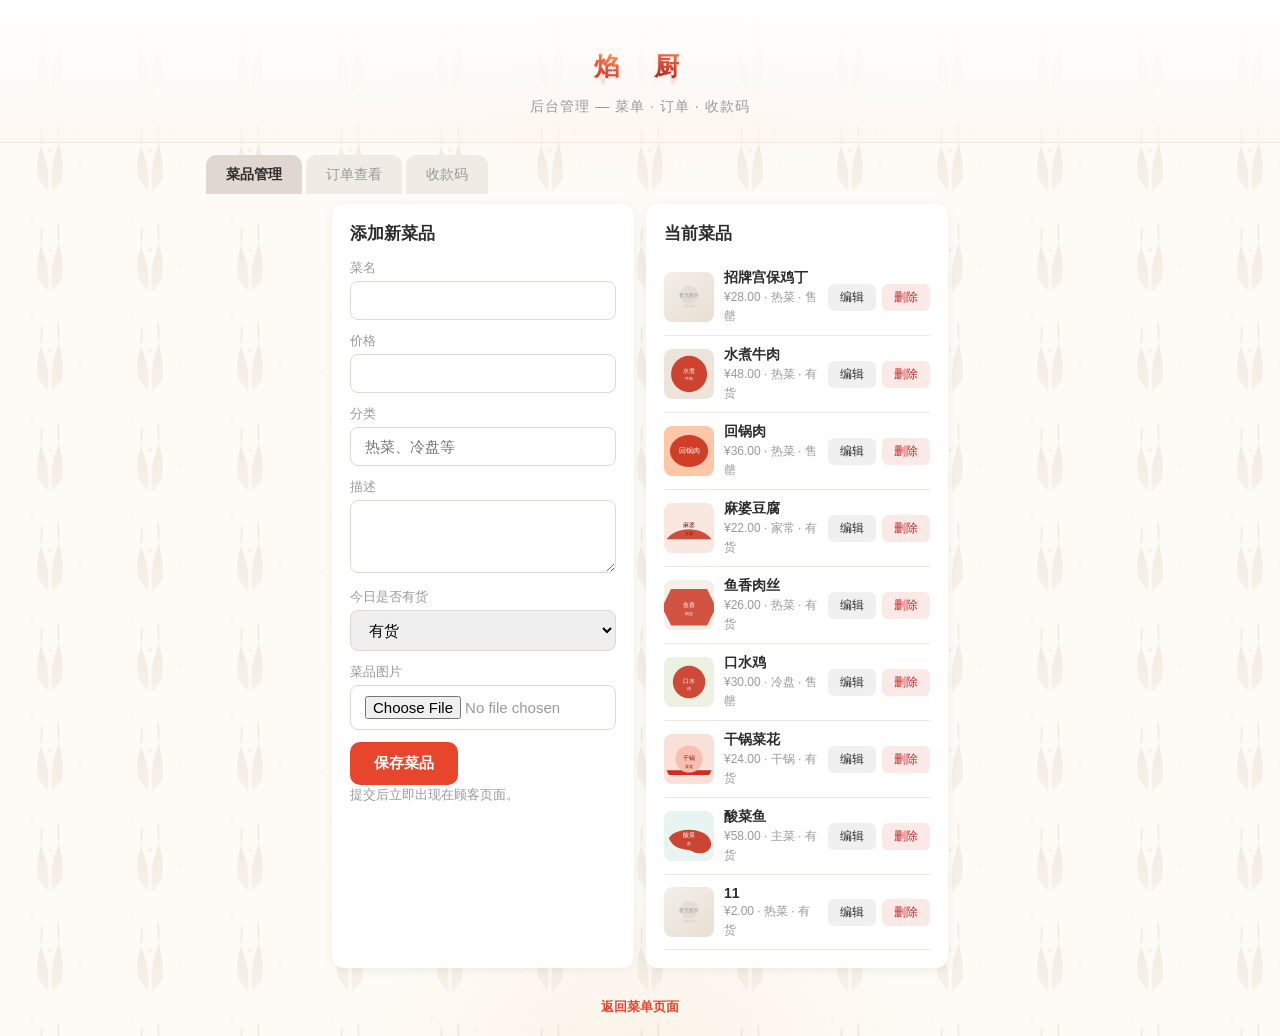
==== admin.html @ 678ded62 "完整下单流程: 备注功能 + 订单保存 + 后台查看订单含备注" ====
<!doctype html>
<html lang="zh-CN">
<head>
  <meta charset="utf-8" />
  <meta name="viewport" content="width=device-width,initial-scale=1" />
  <title>菜单后台 - 焰厨</title>
  <link rel="stylesheet" href="styles.css" />
  <style>
    .tabs{display:flex;gap:4px;padding:12px 16px 0;max-width:900px;margin:0 auto}
    .tab-btn{padding:10px 20px;border:0;border-radius:10px 10px 0 0;background:#f0ebe4;color:#999;cursor:pointer;font-size:0.9rem}
    .tab-btn.active{background:#e0d8d0;color:var(--text)}
    .tab-content{display:none}
    .tab-content.active{display:block}
    .qr-upload-section{text-align:center;padding:16px 0}
    .qr-upload-section img{max-width:200px;border-radius:12px;margin:10px 0;border:2px solid #e0d8d0}
    .order-item{background:#fafafa;border:1px solid #f0ebe4;border-radius:10px;padding:14px;margin-bottom:10px}
    .order-item .order-header{display:flex;justify-content:space-between;align-items:center;flex-wrap:wrap;gap:8px}
    .order-item .order-id{font-size:0.78rem;color:#aaa}
    .order-item .order-total{font-weight:700;color:var(--accent);font-size:1.1rem}
    .order-item .order-meta{font-size:0.82rem;color:#999;margin-top:4px}
    .order-item .order-dishes{font-size:0.85rem;color:#555;margin-top:8px;padding-left:16px}
    .order-item .order-status{display:inline-block;padding:3px 10px;border-radius:999px;font-size:0.75rem}
    .status-done{background:rgba(40,167,69,0.2);color:#5cb85c}
    .status-new{background:rgba(255,193,7,0.2);color:#ffc107}
    #orderListContainer{max-height:400px;overflow-y:auto}
  </style>
</head>
<body>
  <header class="site-header">
    <div class="logo" style="width:140px;height:56px;"><img src="images/logo.svg" alt="焰厨" /></div>
    <p class="subtitle">后台管理 — 菜单 · 订单 · 收款码</p>
  </header>

  <main>
    <div class="tabs">
      <button class="tab-btn active" data-tab="tab-menu">菜品管理</button>
      <button class="tab-btn" data-tab="tab-orders">订单查看</button>
      <button class="tab-btn" data-tab="tab-payment">收款码</button>
    </div>

    <!-- 菜品管理 -->
    <div id="tab-menu" class="tab-content active">
      <section class="admin-panel">
        <div class="panel-card admin-card">
          <h2>添加新菜品</h2>
          <form id="itemForm">
            <label>菜名<input name="name" required /></label>
            <label>价格<input name="price" type="number" min="0" step="0.01" required /></label>
            <label>分类<input name="category" placeholder="热菜、冷盘等" required /></label>
            <label>描述<textarea name="desc" rows="3"></textarea></label>
            <label>今日是否有货
              <select name="availableToday">
                <option value="true">有货</option>
                <option value="false">售罄</option>
              </select>
            </label>
            <label>菜品图片<input id="imageInput" type="file" accept="image/*" /></label>
            <button type="submit">保存菜品</button>
          </form>
          <p class="hint">提交后立即出现在顾客页面。</p>
        </div>
        <div class="panel-card admin-card">
          <h2>当前菜品</h2>
          <div id="itemList" class="item-list"></div>
        </div>
      </section>
    </div>

    <!-- 订单查看 -->
    <div id="tab-orders" class="tab-content">
      <section style="max-width:900px;margin:0 auto;padding:12px 16px">
        <div class="panel-card admin-card">
          <div style="display:flex;justify-content:space-between;align-items:center">
            <h2>订单列表</h2>
            <button id="refreshOrders" style="background:var(--accent);color:var(--text);border:0;padding:6px 14px;border-radius:6px;cursor:pointer">刷新</button>
          </div>
          <div id="orderListContainer"></div>
        </div>
      </section>
    </div>

    <!-- 收款码 -->
    <div id="tab-payment" class="tab-content">
      <section style="max-width:900px;margin:0 auto;padding:12px 16px">
        <div class="panel-card admin-card">
          <h2>上传收款码</h2>
          <p style="color:#999;font-size:0.9rem">顾客下单后将看到此收款码，按订单金额付款。</p>
          <div class="qr-upload-section">
            <img id="currentQR" alt="当前收款码" style="display:none" />
            <p id="noQR" style="color:#bbb">尚未设置收款码</p>
            <input id="paymentQRInput" type="file" accept="image/*" style="margin:10px 0" />
            <br/>
            <button id="savePaymentQR" style="background:var(--accent);color:var(--text);border:0;padding:10px 24px;border-radius:8px;cursor:pointer;font-size:0.95rem">保存收款码</button>
          </div>
        </div>
      </section>
    </div>

    <a class="admin-link" href="index.html" style="display:block;text-align:center;margin:20px 0">返回菜单页面</a>
  </main>

  <script src="admin.js" defer></script>
</body>
</html>
---- styles.css ----
/* ===== 焰厨 - 主流餐厅风格 ===== */
:root{
  --bg: #fdf6f0;
  --card: #fff;
  --accent: #e8452d;
  --accent-light: #ff6b4a;
  --gold: #d4943a;
  --text: #2c2c2c;
  --muted: #999;
  --border: #f0e8e0;
  --shadow: 0 2px 12px rgba(0,0,0,0.06);
  --shadow-hover: 0 6px 24px rgba(0,0,0,0.1);
}

*{box-sizing:border-box}

body{
  font-family: -apple-system,BlinkMacSystemFont,'PingFang SC','Microsoft YaHei','Segoe UI',sans-serif;
  margin:0;
  background-color: #fefaf5;
  background-image:
    /* 顶部焰光 */
    radial-gradient(ellipse 700px 350px at 50% -5%, rgba(255,120,60,0.08) 0%, rgba(232,69,45,0.03) 40%, transparent 65%),
    /* 底部暖光 */
    radial-gradient(ellipse 500px 250px at 50% 100%, rgba(212,148,58,0.06) 0%, transparent 55%),
    /* 火焰花纹 - 焰厨专属 */
    url("data:image/svg+xml,%3Csvg width='100' height='100' xmlns='http://www.w3.org/2000/svg'%3E%3Cdefs%3E%3ClinearGradient id='f' x1='0' y1='1' x2='0' y2='0'%3E%3Cstop offset='0%25' stop-color='%23e8ddd0' stop-opacity='0.3'/%3E%3Cstop offset='100%25' stop-color='%23e8ddd0' stop-opacity='0.6'/%3E%3C/linearGradient%3E%3C/defs%3E%3Cg fill='url(%23f)'%3E%3Cpath d='M48 92 Q50 70 44 55 Q38 40 42 25 Q44 40 40 50 Q36 60 38 78 Z'/%3E%3Cpath d='M52 92 Q50 68 56 52 Q62 36 58 20 Q56 36 60 48 Q64 62 62 80 Z'/%3E%3C/g%3E%3Ccircle cx='50' cy='50' r='1.5' fill='%23e8ddd0' opacity='0.5'/%3E%3Ccircle cx='75' cy='30' r='1' fill='%23e8ddd0' opacity='0.4'/%3E%3Ccircle cx='22' cy='72' r='1' fill='%23e8ddd0' opacity='0.4'/%3E%3Ccircle cx='80' cy='65' r='1' fill='%23e8ddd0' opacity='0.3'/%3E%3Ccircle cx='32' cy='18' r='1' fill='%23e8ddd0' opacity='0.3'/%3E%3C/svg%3E");
  color: var(--text);
  min-height:100vh;
  -webkit-font-smoothing: antialiased;
}

/* ===== Header ===== */
.site-header{
  padding: 28px 16px 22px;
  text-align: center;
  background: linear-gradient(180deg, #fff 0%, rgba(253,246,240,0.6) 100%);
  position: relative;
  border-bottom: 1px solid var(--border);
}
.site-header .logo{
  display: block;
  width: 140px;
  height: 56px;
  margin: 0 auto 6px;
}
.site-header .logo img{width:100%;height:100%}
.subtitle{
  margin: 6px 0 0;
  color: var(--muted);
  font-size: 14px;
  letter-spacing: 1px;
}

/* ===== 搜索 + 购物车 ===== */
.top-row{
  display: flex;
  align-items: center;
  gap: 10px;
  padding: 12px 12px 0;
  max-width: 640px;
  margin: 0 auto;
  position: sticky;
  top: 0;
  z-index: 10;
  background: linear-gradient(180deg, var(--bg) 80%, transparent);
  padding-bottom: 12px;
}
.top-row .controls{flex:1}
#search{
  width: 100%;
  height: 42px;
  padding: 0 18px;
  border-radius: 21px;
  border: 1px solid #e8ddd0;
  background: #fff;
  color: var(--text);
  font-size: 15px;
  outline: none;
  transition: border .2s, box-shadow .2s;
}
#search::placeholder{color: #ccc}
#search:focus{
  border-color: var(--accent);
  box-shadow: 0 0 0 3px rgba(232,69,45,0.08);
}

/* 购物车按钮 */
.cart-btn{
  flex-shrink: 0;
  width: 42px;
  height: 42px;
  border-radius: 50%;
  border: 1px solid #e8ddd0;
  background: #fff;
  font-size: 20px;
  cursor: pointer;
  display: flex;
  align-items: center;
  justify-content: center;
  position: relative;
  transition: box-shadow .2s;
}
.cart-btn:active{box-shadow: 0 2px 8px rgba(0,0,0,0.1)}
.cart-count{
  position: absolute;
  top: -5px;
  right: -5px;
  min-width: 20px;
  height: 20px;
  border-radius: 10px;
  background: var(--accent);
  color: #fff;
  font-size: 11px;
  font-weight: 700;
  display: none;
  align-items: center;
  justify-content: center;
  padding: 0 5px;
}

/* ===== 菜品网格 ===== */
.grid{
  display: grid;
  grid-template-columns: repeat(2, 1fr);
  gap: 10px;
  padding: 10px 10px 20px;
  max-width: 640px;
  margin: 0 auto;
}
@media (min-width: 500px){
  .grid{grid-template-columns: repeat(2, 1fr); gap: 12px; padding: 12px 12px 24px}
}
@media (min-width: 700px){
  .grid{grid-template-columns: repeat(3, 1fr)}
}

/* ===== 菜品卡片 ===== */
.card{
  background: #fff;
  border-radius: 12px;
  overflow: hidden;
  box-shadow: var(--shadow);
  display: flex;
  flex-direction: column;
  transition: transform .2s, box-shadow .2s;
  -webkit-tap-highlight-color: transparent;
}
.card:active{transform: scale(0.98); box-shadow: var(--shadow-hover)}
.card-img-wrap{
  position: relative;
  overflow: hidden;
  background: #f5f0eb;
}
.card-img-wrap img{
  width: 100%;
  height: 0;
  padding-bottom: 75%;
  object-fit: cover;
  display: block;
}

/* 状态标签 */
.card-badge{
  position: absolute;
  top: 8px;
  right: 8px;
  padding: 3px 10px;
  border-radius: 10px;
  font-size: 11px;
  font-weight: 600;
  color: #fff;
}
.badge-on{background: rgba(76,175,80,0.9)}
.badge-off{background: rgba(158,158,158,0.85)}
.cart-tag{
  position: absolute;
  bottom: 8px;
  left: 8px;
  padding: 3px 10px;
  border-radius: 10px;
  background: rgba(232,69,45,0.9);
  color: #fff;
  font-size: 11px;
  font-weight: 600;
}

/* 卡片内容 */
.card-body{
  padding: 12px;
  flex: 1;
  display: flex;
  flex-direction: column;
  gap: 6px;
}
.card-header{display:flex;justify-content:space-between;align-items:flex-start;gap:6px}
.card-header h3{
  margin: 0;
  font-size: 15px;
  font-weight: 700;
  line-height: 1.3;
  color: var(--text);
}
.card-cat{
  font-size: 10px;
  color: var(--muted);
  background: #f5f0eb;
  padding: 2px 8px;
  border-radius: 8px;
  white-space: nowrap;
  flex-shrink: 0;
}
.card-desc{
  font-size: 12px;
  color: var(--muted);
  margin: 0;
  line-height: 1.4;
  display: -webkit-box;
  -webkit-line-clamp: 2;
  -webkit-box-orient: vertical;
  overflow: hidden;
}

/* 价格 + 加入按钮 */
.card-bottom{
  display: flex;
  justify-content: space-between;
  align-items: center;
  margin-top: auto;
  padding-top: 8px;
}
.card-price{
  font-weight: 800;
  font-size: 17px;
  color: var(--accent);
}
.card-add-btn{
  padding: 7px 16px;
  border-radius: 16px;
  border: 0;
  background: var(--accent);
  color: #fff;
  font-size: 13px;
  font-weight: 700;
  cursor: pointer;
  transition: background .15s, transform .1s;
  -webkit-tap-highlight-color: transparent;
  min-width: 52px;
  text-align: center;
}
.card-add-btn:active{transform: scale(0.94); background: #c0392b}
.card-add-btn.off{
  background: #eee;
  color: #bbb;
  cursor: not-allowed;
}
.card-add-btn.off:active{transform: none}

/* ===== 信息面板 ===== */
.info-panel{
  display: grid;
  grid-template-columns: 1fr 1fr;
  gap: 10px;
  padding: 0 10px 24px;
  max-width: 640px;
  margin: 0 auto;
}
.panel-card{
  background: #fff;
  border-radius: 12px;
  padding: 16px;
  box-shadow: var(--shadow);
}
.panel-card h2{
  margin: 0 0 10px;
  font-size: 15px;
  font-weight: 700;
  color: var(--text);
}
.panel-card p,.panel-card li{
  font-size: 13px;
  color: var(--muted);
  line-height: 1.6;
  margin: 0;
}
.panel-card ul{padding-left: 16px; margin: 4px 0}
.panel-card code{
  background: #f5f0eb;
  padding: 2px 6px;
  border-radius: 4px;
  font-size: 12px;
}
#qrCode{
  width: 140px;
  height: 140px;
  background: #fff;
  border-radius: 12px;
  display: block;
  margin: 10px auto;
  padding: 6px;
  border: 1px solid var(--border);
}

/* ===== 弹窗（菜品详情） ===== */
.modal{
  position: fixed;
  inset: 0;
  display: flex;
  align-items: flex-end;
  justify-content: center;
  background: rgba(0,0,0,0.4);
  visibility: hidden;
  opacity: 0;
  transition: opacity .25s, visibility .25s;
  z-index: 100;
}
.modal[aria-hidden="false"]{visibility:visible;opacity:1}
.modal-inner{
  background: #fff;
  width: 100%;
  max-width: 500px;
  max-height: 85vh;
  overflow: auto;
  border-radius: 20px 20px 0 0;
  animation: slideUp .3s ease-out;
  padding-bottom: env(safe-area-inset-bottom);
}
@keyframes slideUp{from{transform:translateY(100%)}to{transform:translateY(0)}}

.modal-inner img{
  width: 100%;
  height: 220px;
  object-fit: cover;
  border-radius: 20px 20px 0 0;
}
.modal-inner h2{margin:16px 20px 4px;font-size:20px;font-weight:700}
.modal-inner .cat-tag{
  display: inline-block;
  margin: 0 20px;
  font-size: 12px;
  color: var(--muted);
  background: #f5f0eb;
  padding: 3px 10px;
  border-radius: 10px;
}
.modal-inner > p{margin:8px 20px;color:var(--muted);font-size:14px;line-height:1.6}
.modal-inner .price{font-size:22px;margin:8px 20px;font-weight:800;color:var(--accent)}

.close{
  position: absolute;
  right: 16px;
  top: 16px;
  width: 32px;
  height: 32px;
  border: 0;
  border-radius: 50%;
  background: rgba(0,0,0,0.4);
  color: #fff;
  font-size: 20px;
  cursor: pointer;
  display: flex;
  align-items: center;
  justify-content: center;
  z-index: 5;
}

.avail-tag{
  margin: 8px 20px 16px;
  padding: 8px 16px;
  border-radius: 8px;
  font-size: 13px;
  font-weight: 600;
  display: inline-block;
}
.avail-yes{background:#e8f5e9;color:#388e3c}
.avail-no{background:#fbe9e7;color:#c62828}

/* 详情页加入按钮 */
.add-cart-btn{
  display: block;
  width: calc(100% - 40px);
  margin: 0 20px 20px;
  padding: 14px;
  border-radius: 12px;
  border: 0;
  background: var(--accent);
  color: #fff;
  font-size: 16px;
  font-weight: 700;
  cursor: pointer;
}
.add-cart-btn:active{background:#c0392b}

/* ===== 购物车侧栏 ===== */
.cart-overlay{
  position: fixed;
  inset: 0;
  background: rgba(0,0,0,0.4);
  z-index: 90;
  visibility: hidden;
  opacity: 0;
  transition: opacity .25s;
}
.cart-overlay[aria-hidden="false"]{visibility:visible;opacity:1}
.cart-panel{
  position: fixed;
  top: 0;
  right: 0;
  bottom: 0;
  width: min(380px, 88vw);
  background: #fff;
  z-index: 91;
  display: flex;
  flex-direction: column;
  transform: translateX(100%);
  transition: transform .3s ease-out;
  box-shadow: -4px 0 24px rgba(0,0,0,0.12);
}
.cart-panel[aria-hidden="false"]{transform:translateX(0)}

.cart-header{
  display: flex;
  justify-content: space-between;
  align-items: center;
  padding: 18px 20px;
  border-bottom: 1px solid var(--border);
}
.cart-header h3{margin:0;font-size:18px;font-weight:700}
.close-btn{
  background: none;
  border: 0;
  font-size: 28px;
  color: #ccc;
  cursor: pointer;
  padding: 0;
  line-height: 1;
}
.close-btn:active{color:var(--text)}

.cart-body{flex:1;overflow-y:auto;padding:12px 16px}
.cart-footer{padding:16px 20px;border-top:1px solid var(--border);padding-bottom:calc(16px + env(safe-area-inset-bottom))}

/* 人数选择 */
.cart-people{
  display: flex;
  justify-content: space-between;
  align-items: center;
  padding: 10px 0 14px;
  margin-bottom: 12px;
  border-bottom: 1px solid var(--border);
}
.cart-people label{font-size:15px;color:var(--text)}
.people-input{display:flex;align-items:center;gap:14px}
.people-input button{
  width: 32px;
  height: 32px;
  border-radius: 50%;
  border: 1px solid #ddd;
  background: #f5f5f5;
  font-size: 18px;
  cursor: pointer;
  display: flex;
  align-items: center;
  justify-content: center;
  color: var(--text);
}
.people-input button:active{background:#e0e0e0}
.people-input span{font-size:18px;font-weight:700;min-width:24px;text-align:center}

/* 购物车商品 */
.cart-empty{text-align:center;color:#ccc;padding:40px 0;font-size:14px}
.cart-item{
  display:flex;align-items:center;gap:10px;
  padding:12px 0;border-bottom:1px solid var(--border);
}
.cart-item img{width:50px;height:50px;object-fit:cover;border-radius:8px;flex-shrink:0}
.cart-item-info{flex:1;min-width:0}
.cart-item-info strong{display:block;font-size:14px;font-weight:600}
.cart-item-info span{font-size:12px;color:var(--muted)}
.cart-note{font-size:12px;color:#e8452d;display:block;margin-top:2px}
.cart-note-btn{font-size:11px;color:var(--accent);cursor:pointer;display:inline-block;margin-top:2px;text-decoration:underline}
.cart-note-btn:active{opacity:0.7}
.cart-item-qty{display:flex;align-items:center;gap:8px}
.cart-item-qty button{
  width: 28px;
  height: 28px;
  border-radius: 50%;
  border: 1px solid #ddd;
  background: #f5f5f5;
  font-size: 16px;
  cursor: pointer;
}
.cart-item-qty button:active{background:#e0e0e0}
.cart-item-qty span{font-size:15px;min-width:20px;text-align:center}

/* 合计 */
.cart-total{font-size:18px;font-weight:700;margin-bottom:12px}
.cart-total span{color:var(--accent)}

/* 下单按钮 */
.order-btn{
  width: 100%;
  padding: 14px;
  border-radius: 12px;
  border: 0;
  background: var(--accent);
  color: #fff;
  font-size: 17px;
  font-weight: 700;
  cursor: pointer;
}
.order-btn:disabled{background:#ddd;color:#bbb}
.order-btn:not(:disabled):active{background:#c0392b}

/* ===== 支付弹窗 ===== */
.pay-modal{text-align:center}
.pay-amount{font-size:22px;font-weight:700;color:var(--accent);margin:8px 0}
.pay-qr{max-width:200px;margin:12px auto;border-radius:12px;display:block}
.pay-tip{font-size:13px;color:var(--muted);margin-bottom:12px}

/* ===== Toast ===== */
.cart-toast{
  position: fixed;
  top: 20px;
  left: 50%;
  transform: translateX(-50%);
  background: rgba(0,0,0,0.8);
  color: #fff;
  padding: 10px 22px;
  border-radius: 20px;
  font-size: 14px;
  z-index: 999;
  opacity: 0;
  pointer-events: none;
  transition: opacity .3s;
}
.cart-toast.show{opacity:1}

/* ===== 状态 ===== */
.empty-state{
  padding: 40px 16px;
  text-align: center;
  color: #ccc;
  font-size: 14px;
}
.error{
  padding: 16px;
  margin: 10px;
  border-radius: 12px;
  background: #fff5f5;
  color: #e53e3e;
  text-align: center;
  font-size: 14px;
}

/* ===== 管理后台 ===== */
.top-bar{display:flex;align-items:center;gap:10px;padding:10px 12px;max-width:640px;margin:0 auto}
.admin-link{
  color: var(--accent);
  font-size: 13px;
  text-decoration: none;
  font-weight: 600;
}
.admin-panel{
  display: grid;
  grid-template-columns: 1fr;
  gap: 12px;
  padding: 10px 12px;
  max-width: 640px;
  margin: 0 auto;
}
@media (min-width: 700px){.admin-panel{grid-template-columns: 1fr 1fr}}
.admin-card{background:#fff;border-radius:12px;padding:18px;box-shadow:var(--shadow)}
.admin-card h2{margin:0 0 14px;font-size:17px;font-weight:700}
.admin-card form label{display:block;margin-bottom:12px;font-size:13px;color:var(--muted)}
.admin-card form input,
.admin-card form select,
.admin-card form textarea{
  width: 100%;
  padding: 10px 14px;
  margin-top: 4px;
  border-radius: 8px;
  border: 1px solid #e0d8d0;
  font-size: 15px;
  font-family: inherit;
  outline: none;
}
.admin-card form input:focus{border-color:var(--accent)}
.admin-card form textarea{resize:vertical;min-height:60px}
.admin-card form button{
  padding: 12px 24px;
  border-radius: 10px;
  border: 0;
  background: var(--accent);
  color: #fff;
  font-size: 15px;
  font-weight: 700;
  cursor: pointer;
}
.hint{margin-top:8px;font-size:12px;color:var(--muted)}

/* 菜品列表项 */
.dish-item{
  display: flex;
  align-items: center;
  gap: 10px;
  padding: 10px 0;
  border-bottom: 1px solid var(--border);
}
.dish-item img{width:50px;height:50px;object-fit:cover;border-radius:8px;flex-shrink:0}
.dish-info{flex:1;min-width:0}
.dish-info strong{display:block;font-size:14px}
.dish-info span{font-size:12px;color:var(--muted)}
.dish-actions{display:flex;gap:6px;flex-shrink:0}
.btn-edit,.btn-del{padding:5px 12px;border-radius:6px;border:0;font-size:12px;cursor:pointer}
.btn-edit{background:#f0f0f0;color:var(--text)}
.btn-del{background:#fbe9e7;color:#c62828}

.admin-tip{padding:10px 12px;text-align:center;font-size:12px;color:var(--muted)}
.admin-tip code{background:#f5f0eb;padding:2px 6px;border-radius:4px}

/* 订单卡片 */
.order-item{
  background:#fafafa;
  border-radius:10px;
  padding:14px;
  margin-bottom:10px;
  border:1px solid var(--border);
}
.order-header{display:flex;justify-content:space-between;align-items:center;flex-wrap:wrap;gap:6px}
.order-id{font-size:11px;color:var(--muted)}
.order-total{font-weight:700;color:var(--accent);font-size:16px}
.order-meta{font-size:12px;color:var(--muted);margin-top:4px}
.order-dishes{font-size:13px;color:var(--text);margin-top:6px;padding-left:4px}
.order-status{display:inline-block;padding:3px 10px;border-radius:10px;font-size:11px}
.status-new{background:#fff3e0;color:#e65100}
.status-done{background:#e8f5e9;color:#2e7d32}

/* Toast */
.toast{
  position: fixed;
  bottom: 30px;
  left: 50%;
  transform: translateX(-50%);
  background: rgba(0,0,0,0.8);
  color: #fff;
  padding: 10px 24px;
  border-radius: 20px;
  font-size: 14px;
  z-index: 999;
  opacity: 0;
  pointer-events: none;
  transition: opacity .3s;
}
.toast.show{opacity:1}

/* QR上传 */
.qr-upload-section{padding:12px 0;text-align:center}
.qr-upload-section img{max-width:180px;border-radius:12px;margin:8px 0;border:1px solid var(--border)}

/* 标签切换 */
.tabs{display:flex;gap:4px;padding:10px 12px 0;max-width:640px;margin:0 auto}
.tab-btn{
  padding:10px 18px;
  border:0;
  border-radius:8px 8px 0 0;
  background:#f0ebe4;
  color:var(--muted);
  font-size:14px;
  cursor:pointer;
}
.tab-btn.active{background:#fff;color:var(--text);font-weight:600}
.tab-content{display:none}
.tab-content.active{display:block}

/* 滚动容器 */
#orderListContainer{max-height:360px;overflow-y:auto}

/* ===== 大屏微调 ===== */
@media (min-width: 500px){
  .site-header{padding:36px 20px 26px}
  .site-header .logo{width:160px;height:64px}
  .card-img-wrap img{padding-bottom:70%}
  .card-body{padding:14px}
  .card-header h3{font-size:16px}
  .card-price{font-size:18px}
  .modal-inner{border-radius:20px}
  .modal-inner img{border-radius:20px 20px 0 0}
}
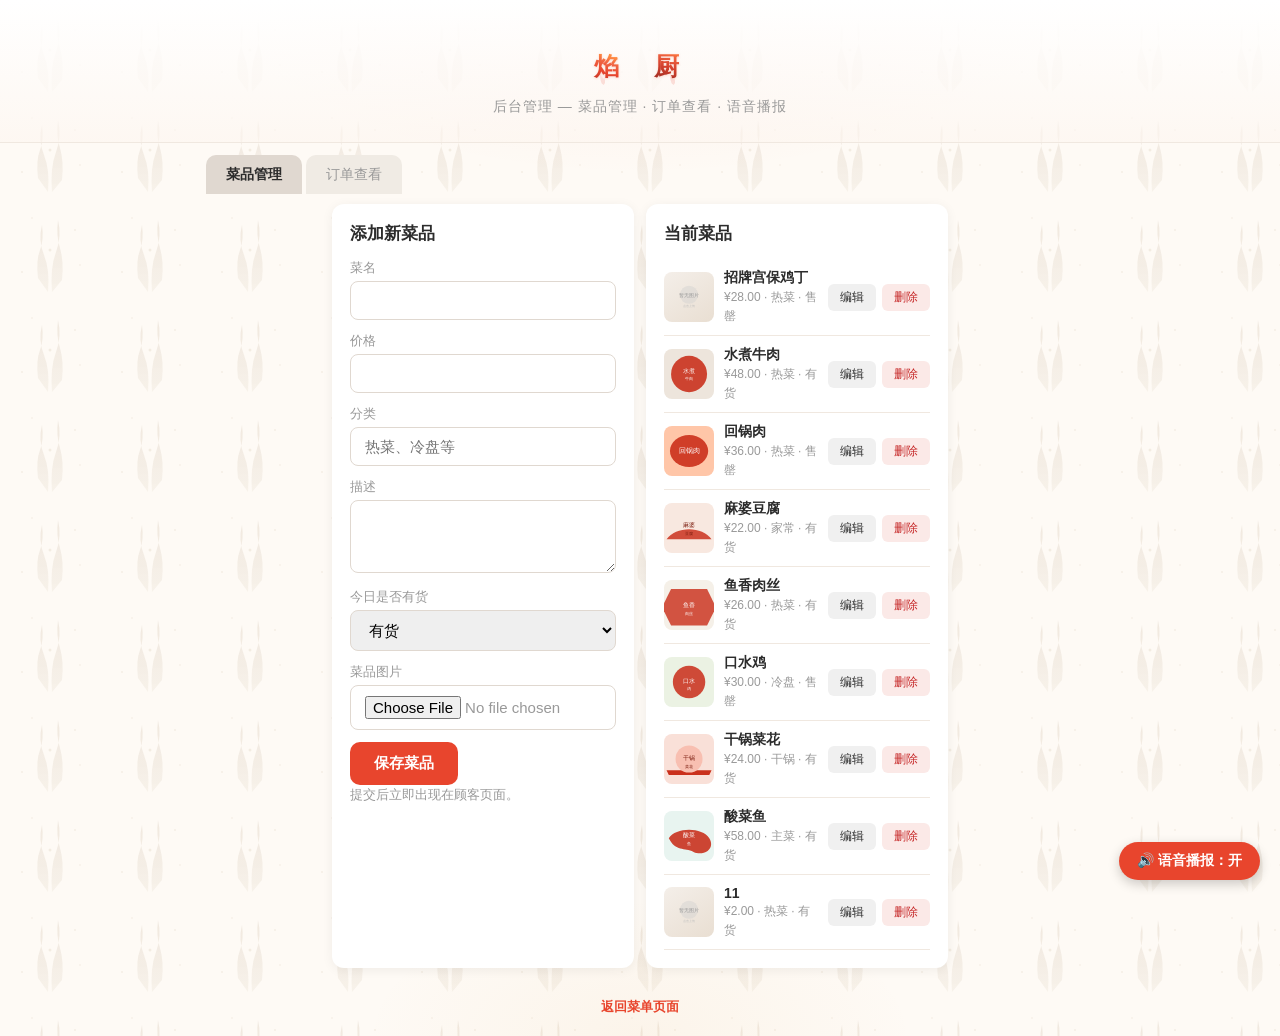
==== commit d8102abd: "移除收款码，优化中文语音播报（报菜名+备注），后台简洁版" ====
--- a/admin.html
+++ b/admin.html
@@ -28,14 +28,13 @@
 <body>
   <header class="site-header">
     <div class="logo" style="width:140px;height:56px;"><img src="images/logo.svg" alt="焰厨" /></div>
-    <p class="subtitle">后台管理 — 菜单 · 订单 · 收款码</p>
+    <p class="subtitle">后台管理 — 菜品管理 · 订单查看 · 语音播报</p>
   </header>
 
   <main>
     <div class="tabs">
       <button class="tab-btn active" data-tab="tab-menu">菜品管理</button>
       <button class="tab-btn" data-tab="tab-orders">订单查看</button>
-      <button class="tab-btn" data-tab="tab-payment">收款码</button>
     </div>
 
     <!-- 菜品管理 -->
@@ -79,23 +78,6 @@
       </section>
     </div>
 
-    <!-- 收款码 -->
-    <div id="tab-payment" class="tab-content">
-      <section style="max-width:900px;margin:0 auto;padding:12px 16px">
-        <div class="panel-card admin-card">
-          <h2>上传收款码</h2>
-          <p style="color:#999;font-size:0.9rem">顾客下单后将看到此收款码，按订单金额付款。</p>
-          <div class="qr-upload-section">
-            <img id="currentQR" alt="当前收款码" style="display:none" />
-            <p id="noQR" style="color:#bbb">尚未设置收款码</p>
-            <input id="paymentQRInput" type="file" accept="image/*" style="margin:10px 0" />
-            <br/>
-            <button id="savePaymentQR" style="background:var(--accent);color:var(--text);border:0;padding:10px 24px;border-radius:8px;cursor:pointer;font-size:0.95rem">保存收款码</button>
-          </div>
-        </div>
-      </section>
-    </div>
-
     <a class="admin-link" href="index.html" style="display:block;text-align:center;margin:20px 0">返回菜单页面</a>
   </main>
 
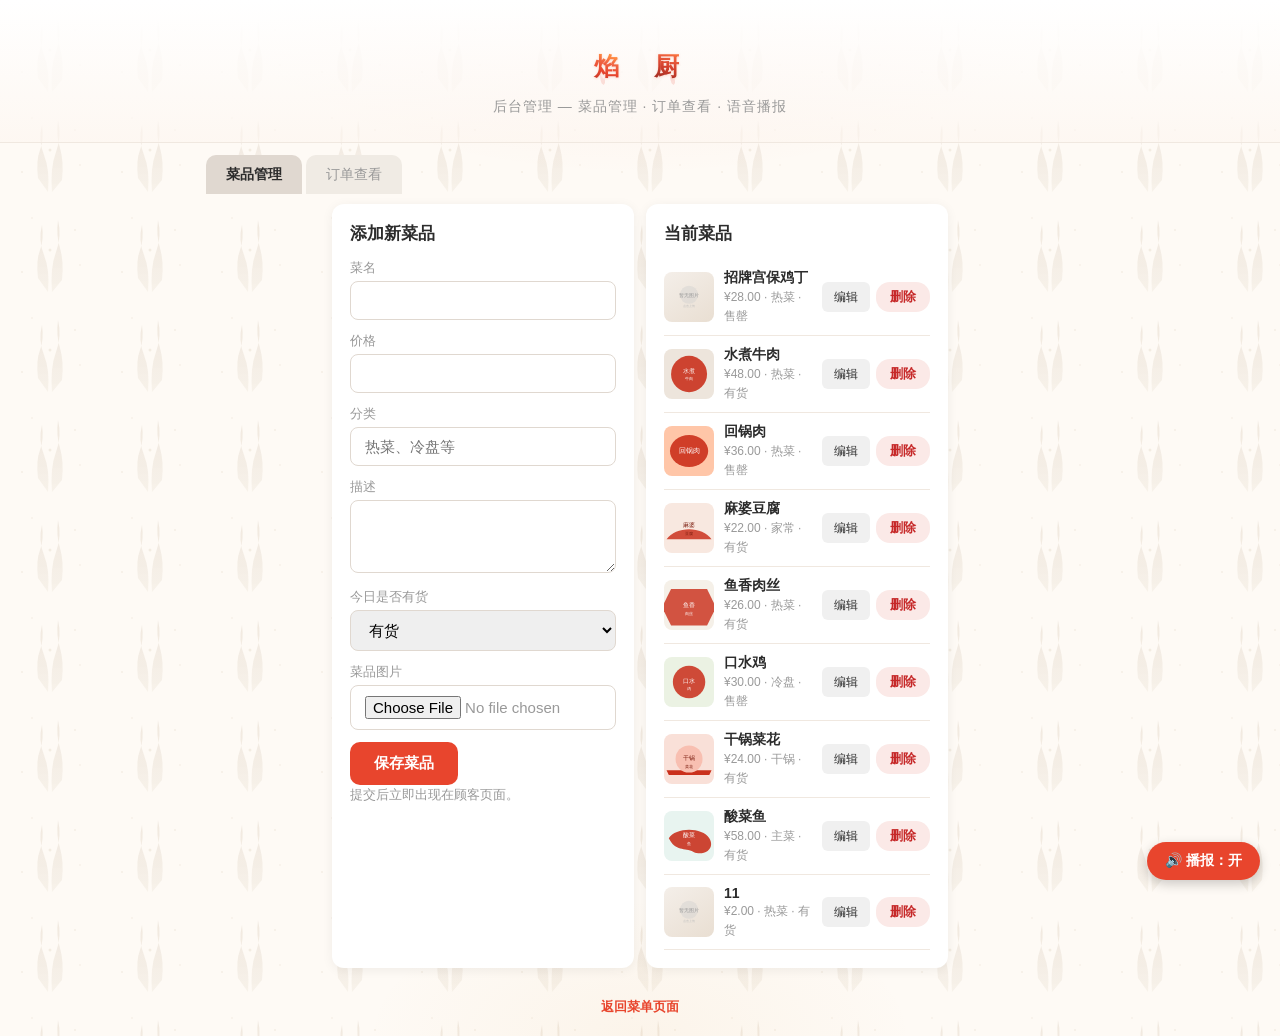
==== commit ce9eead9: "订单管理: 完成/取消/删除 + 手机语音播报 + 屏幕唤醒 + 提示音" ====
--- a/admin.html
+++ b/admin.html
@@ -23,6 +23,17 @@
     .status-done{background:rgba(40,167,69,0.2);color:#5cb85c}
     .status-new{background:rgba(255,193,7,0.2);color:#ffc107}
     #orderListContainer{max-height:400px;overflow-y:auto}
+    .btn-done,.btn-cancel,.btn-del{padding:6px 14px;border-radius:14px;border:0;font-size:13px;font-weight:600;cursor:pointer}
+    .btn-done{background:#e8f5e9;color:#2e7d32}
+    .btn-cancel{background:#fff3e0;color:#e65100}
+    .btn-del{background:#fbe9e7;color:#c62828}
+    .btn-done:active,.btn-cancel:active,.btn-del:active{opacity:0.7}
+    .voice-status{position:fixed;bottom:80px;right:20px;z-index:200;background:#fff;padding:8px 14px;border-radius:20px;box-shadow:0 2px 12px rgba(0,0,0,0.1);font-size:12px;color:#999;display:none}
+    @media (max-width:500px){
+      .admin-panel{grid-template-columns:1fr}
+      .order-item .order-header{flex-direction:column;align-items:flex-start}
+      .voice-btn{font-size:12px!important;padding:8px 14px!important}
+    }
   </style>
 </head>
 <body>
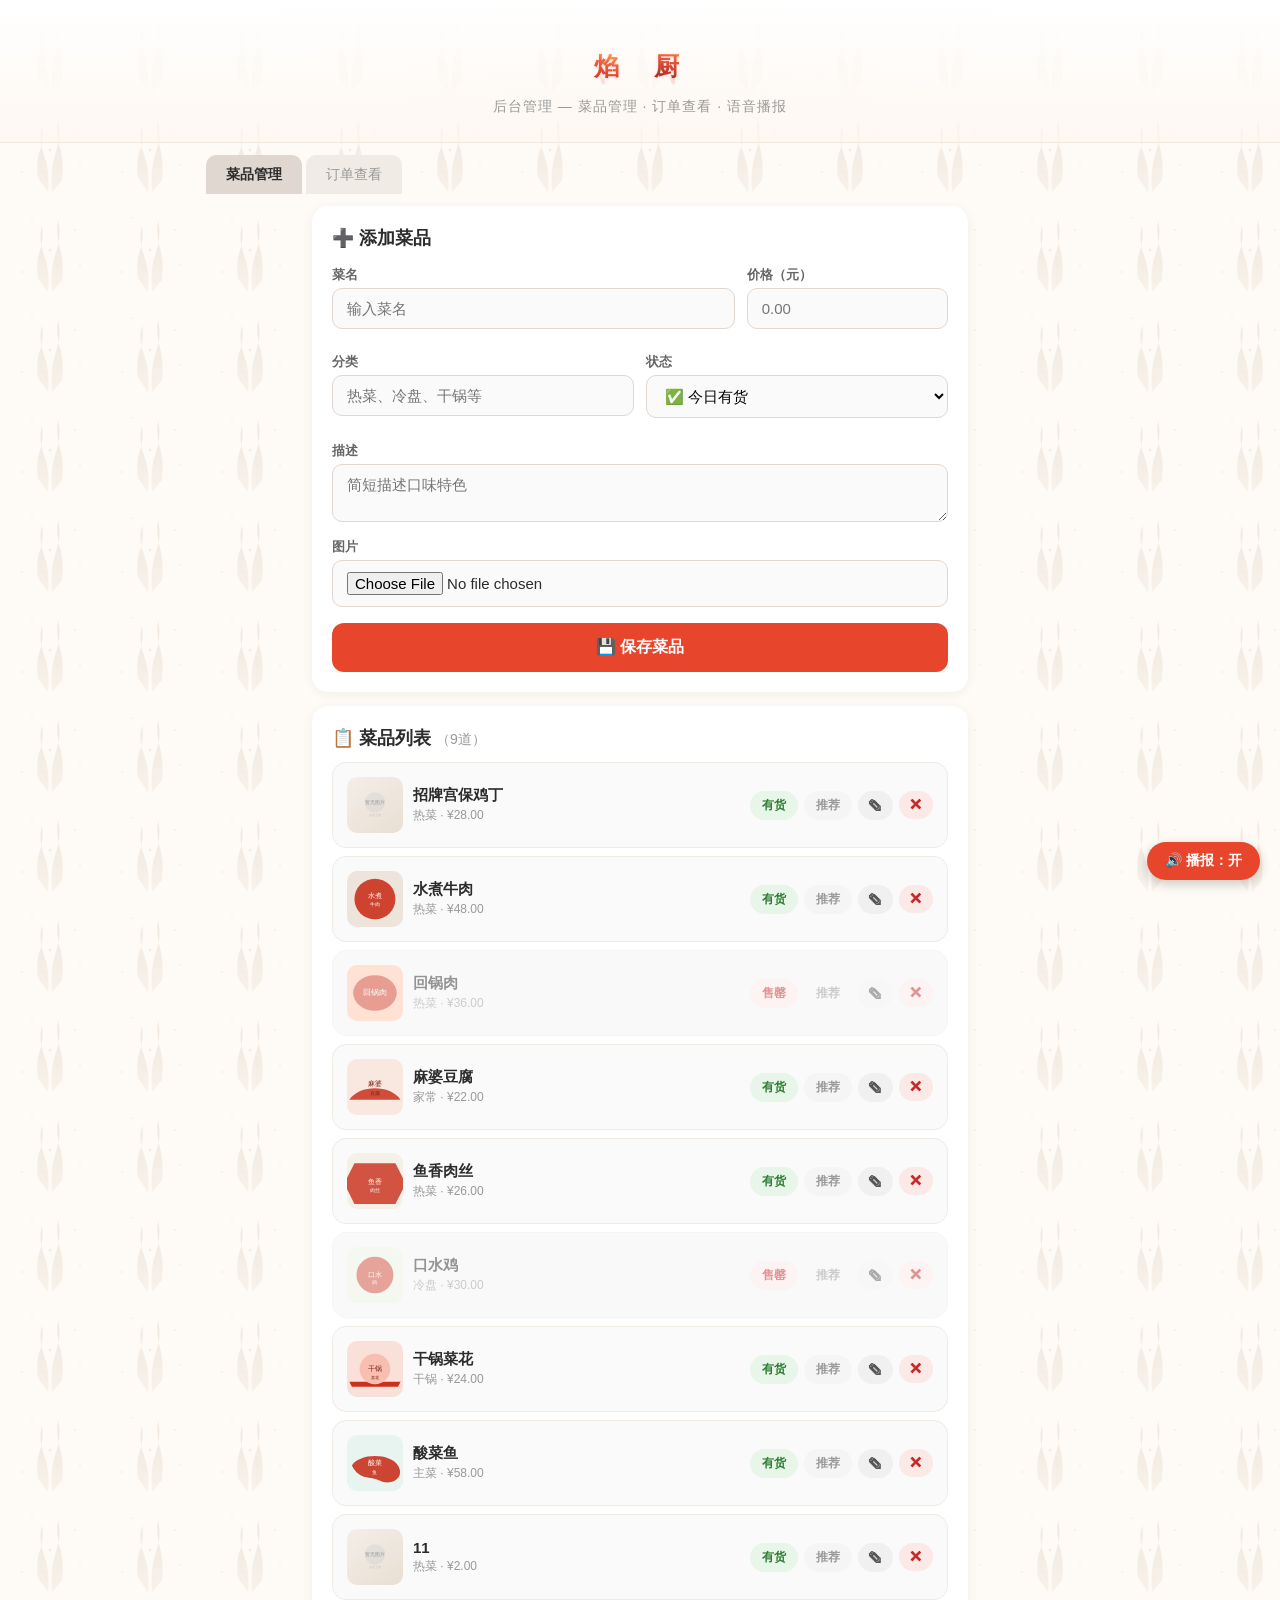
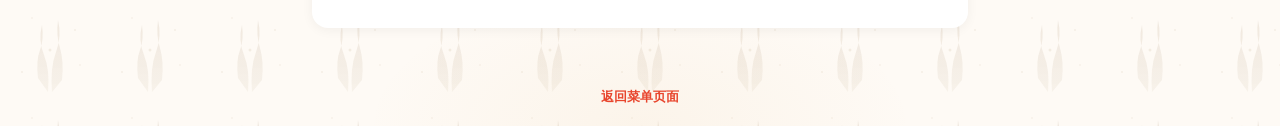
==== commit d4c2a28e: "后台菜品管理UI优化: 卡片式布局、Chip按钮、图片预览、移动端适配" ====
--- a/admin.html
+++ b/admin.html
@@ -50,28 +50,58 @@
 
     <!-- 菜品管理 -->
     <div id="tab-menu" class="tab-content active">
-      <section class="admin-panel">
-        <div class="panel-card admin-card">
-          <h2>添加新菜品</h2>
+      <section class="mgmt-section">
+        <!-- 表单卡片 -->
+        <div class="mgmt-form-card" id="formCard">
+          <div class="mgmt-form-header">
+            <h2 id="formTitle">➕ 添加菜品</h2>
+            <button id="cancelEditBtn" style="display:none;background:none;border:0;color:#999;font-size:14px;cursor:pointer">取消</button>
+          </div>
           <form id="itemForm">
-            <label>菜名<input name="name" required /></label>
-            <label>价格<input name="price" type="number" min="0" step="0.01" required /></label>
-            <label>分类<input name="category" placeholder="热菜、冷盘等" required /></label>
-            <label>描述<textarea name="desc" rows="3"></textarea></label>
-            <label>今日是否有货
-              <select name="availableToday">
-                <option value="true">有货</option>
-                <option value="false">售罄</option>
-              </select>
-            </label>
-            <label>菜品图片<input id="imageInput" type="file" accept="image/*" /></label>
-            <button type="submit">保存菜品</button>
+            <div class="mgmt-form-row">
+              <div class="mgmt-field flex-2">
+                <label>菜名</label>
+                <input name="name" placeholder="输入菜名" required />
+              </div>
+              <div class="mgmt-field flex-1">
+                <label>价格（元）</label>
+                <input name="price" type="number" min="0" step="0.01" placeholder="0.00" required />
+              </div>
+            </div>
+            <div class="mgmt-form-row">
+              <div class="mgmt-field flex-1">
+                <label>分类</label>
+                <input name="category" placeholder="热菜、冷盘、干锅等" />
+              </div>
+              <div class="mgmt-field flex-1">
+                <label>状态</label>
+                <select name="availableToday">
+                  <option value="true">✅ 今日有货</option>
+                  <option value="false">❌ 今日售罄</option>
+                </select>
+              </div>
+            </div>
+            <div class="mgmt-field">
+              <label>描述</label>
+              <textarea name="desc" rows="2" placeholder="简短描述口味特色"></textarea>
+            </div>
+            <div class="mgmt-field">
+              <label>图片</label>
+              <div class="img-upload-row">
+                <input id="imageInput" type="file" accept="image/*" />
+                <img id="imgPreview" class="img-preview" style="display:none" />
+              </div>
+            </div>
+            <button type="submit" class="mgmt-submit">💾 保存菜品</button>
           </form>
-          <p class="hint">提交后立即出现在顾客页面。</p>
         </div>
-        <div class="panel-card admin-card">
-          <h2>当前菜品</h2>
-          <div id="itemList" class="item-list"></div>
+
+        <!-- 菜品列表 -->
+        <div class="mgmt-list-card">
+          <div class="mgmt-list-header">
+            <h2>📋 菜品列表 <span id="dishCount" style="font-size:14px;color:#999;font-weight:400"></span></h2>
+          </div>
+          <div id="itemList"></div>
         </div>
       </section>
     </div>
--- a/styles.css
+++ b/styles.css
@@ -117,6 +117,44 @@
   align-items: center;
   justify-content: center;
   padding: 0 5px;
+}
+
+/* ===== 推荐菜品滚动区 ===== */
+.featured-section{
+  max-width:640px;margin:0 auto;padding:0 6px 10px;
+}
+.featured-title{
+  font-size:17px;font-weight:800;color:var(--text);
+  margin:0 0 8px 4px;
+}
+.featured-scroll{
+  display:flex;gap:10px;overflow-x:auto;
+  scroll-snap-type:x mandatory;
+  -webkit-overflow-scrolling:touch;
+  padding:4px 4px 8px;
+  scroll-behavior:smooth;
+}
+.featured-scroll::-webkit-scrollbar{height:0}
+.featured-card{
+  flex:0 0 220px;scroll-snap-align:start;
+  background:#fff;border-radius:14px;overflow:hidden;
+  box-shadow:0 2px 12px rgba(0,0,0,0.06);
+  cursor:pointer;
+  -webkit-tap-highlight-color:transparent;
+}
+.featured-card:active{transform:scale(0.97)}
+.featured-card img{
+  width:100%;height:130px;object-fit:cover;display:block;
+}
+.featured-card .f-body{padding:12px}
+.featured-card .f-name{font-size:15px;font-weight:700;color:var(--text)}
+.featured-card .f-desc{font-size:12px;color:var(--muted);margin-top:2px;
+  white-space:nowrap;overflow:hidden;text-overflow:ellipsis}
+.featured-card .f-bottom{display:flex;justify-content:space-between;align-items:center;margin-top:8px}
+.featured-card .f-price{font-size:16px;font-weight:800;color:var(--accent)}
+.featured-card .f-tag{
+  font-size:10px;color:#fff;background:var(--accent);
+  padding:3px 10px;border-radius:10px;font-weight:600;
 }
 
 /* ===== 菜品网格 ===== */
@@ -553,7 +591,47 @@
   font-size: 14px;
 }
 
-/* ===== 管理后台 ===== */
+/* ===== 管理后台新版 ===== */
+.mgmt-section{
+  max-width:680px;margin:0 auto;padding:12px 12px 40px;
+  display:flex;flex-direction:column;gap:14px;
+}
+.mgmt-form-card,.mgmt-list-card{
+  background:#fff;border-radius:16px;padding:20px;box-shadow:0 2px 12px rgba(0,0,0,0.05);
+}
+.mgmt-form-header{
+  display:flex;justify-content:space-between;align-items:center;margin-bottom:16px;
+}
+.mgmt-form-header h2{margin:0;font-size:18px;font-weight:700}
+.mgmt-form-row{display:flex;gap:12px;margin-bottom:12px}
+.mgmt-field{margin-bottom:12px}
+.mgmt-field label{
+  display:block;font-size:13px;font-weight:600;color:#666;margin-bottom:4px;
+}
+.mgmt-field input,.mgmt-field select,.mgmt-field textarea{
+  width:100%;padding:11px 14px;border-radius:10px;border:1px solid #e0d8d0;
+  font-size:15px;font-family:inherit;outline:none;background:#fafafa;
+  transition:border .2s,background .2s;
+}
+.mgmt-field input:focus,.mgmt-field select:focus,.mgmt-field textarea:focus{
+  border-color:var(--accent);background:#fff;
+}
+.flex-1{flex:1}
+.flex-2{flex:2}
+.img-upload-row{display:flex;align-items:center;gap:12px}
+.img-preview{width:80px;height:60px;object-fit:cover;border-radius:8px;border:1px solid #eee}
+.mgmt-submit{
+  width:100%;padding:14px;border-radius:12px;border:0;
+  background:var(--accent);color:#fff;font-size:16px;font-weight:700;
+  cursor:pointer;margin-top:4px;
+}
+.mgmt-submit:active{background:#c0392b}
+.mgmt-list-header{
+  display:flex;justify-content:space-between;align-items:center;margin-bottom:12px;
+}
+.mgmt-list-header h2{margin:0;font-size:18px;font-weight:700}
+
+/* ===== 管理后台旧版（保留兼容）===== */
 .top-bar{display:flex;align-items:center;gap:10px;padding:10px 12px;max-width:640px;margin:0 auto}
 .admin-link{
   color: var(--accent);
@@ -599,7 +677,35 @@
 }
 .hint{margin-top:8px;font-size:12px;color:var(--muted)}
 
-/* 菜品列表项 */
+/* 新版菜品卡片 */
+.dish-card-new{
+  display:flex;align-items:center;justify-content:space-between;
+  gap:10px;padding:14px;margin-bottom:8px;
+  background:#fafafa;border-radius:14px;border:1px solid #f0ebe4;
+  transition:all .15s;flex-wrap:wrap;
+}
+.dish-card-new:active{background:#f5f0eb}
+.dish-card-new.dish-off{opacity:0.5;background:#f5f5f5}
+.dish-card-left{display:flex;align-items:center;gap:10px;flex:1;min-width:0}
+.dish-card-left img{width:56px;height:56px;object-fit:cover;border-radius:10px;flex-shrink:0}
+.dish-card-info{min-width:0}
+.dish-card-name{font-size:15px;font-weight:700;color:var(--text);white-space:nowrap;overflow:hidden;text-overflow:ellipsis}
+.dish-card-meta{font-size:12px;color:var(--muted);margin-top:2px}
+.dish-card-actions{display:flex;gap:6px;flex-wrap:wrap;align-items:center}
+/* Chip 按钮 */
+.chip{
+  padding:6px 12px;border-radius:16px;border:0;font-size:12px;font-weight:600;
+  cursor:pointer;transition:all .15s;white-space:nowrap;
+}
+.chip:active{transform:scale(0.94)}
+.chip-avail.chip-on{background:#e8f5e9;color:#2e7d32}
+.chip-avail.chip-off{background:#fbe9e7;color:#c62828}
+.chip-rec{background:#f5f5f5;color:#999}
+.chip-rec.chip-rec-on{background:#fff3e0;color:#e65100}
+.chip-edit{background:#f0f0f0;color:#555;font-size:15px;padding:6px 10px}
+.chip-del{background:#fbe9e7;color:#c62828;font-weight:700;font-size:14px;padding:6px 10px}
+
+/* 旧版保留 */
 .dish-item{
   display: flex;
   align-items: center;
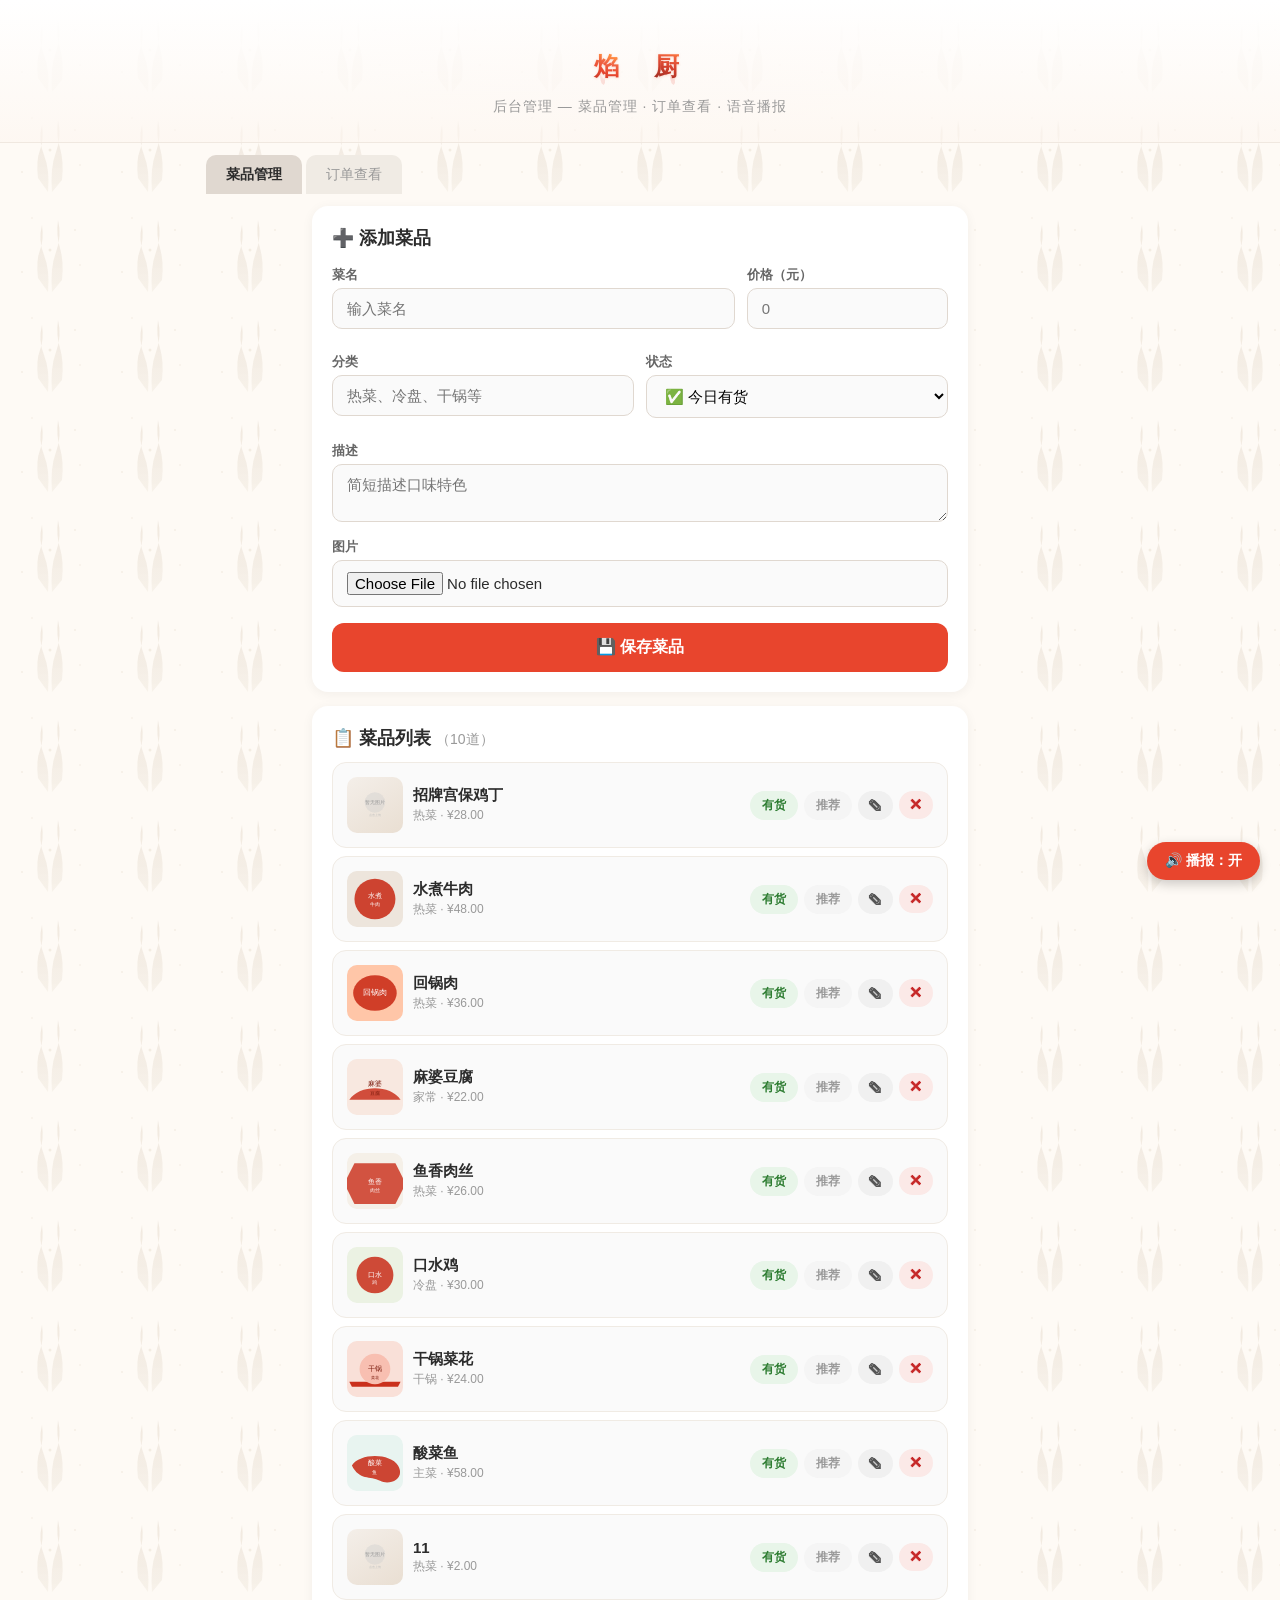
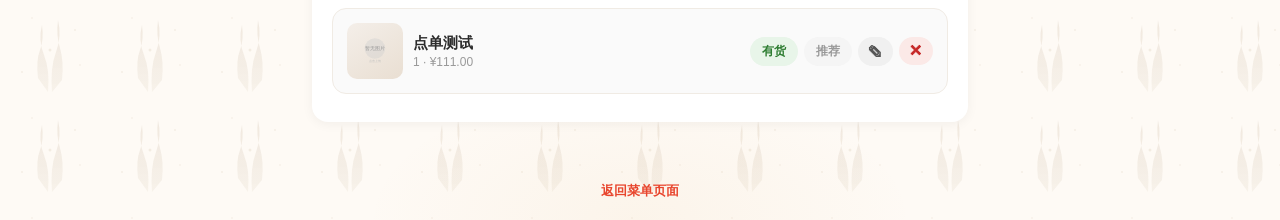
==== commit 9a7e8ee4: "价格最小1元，步长1" ====
--- a/admin.html
+++ b/admin.html
@@ -65,7 +65,7 @@
               </div>
               <div class="mgmt-field flex-1">
                 <label>价格（元）</label>
-                <input name="price" type="number" min="0" step="0.01" placeholder="0.00" required />
+                <input name="price" type="number" min="1" step="1" placeholder="0" required />
               </div>
             </div>
             <div class="mgmt-form-row">
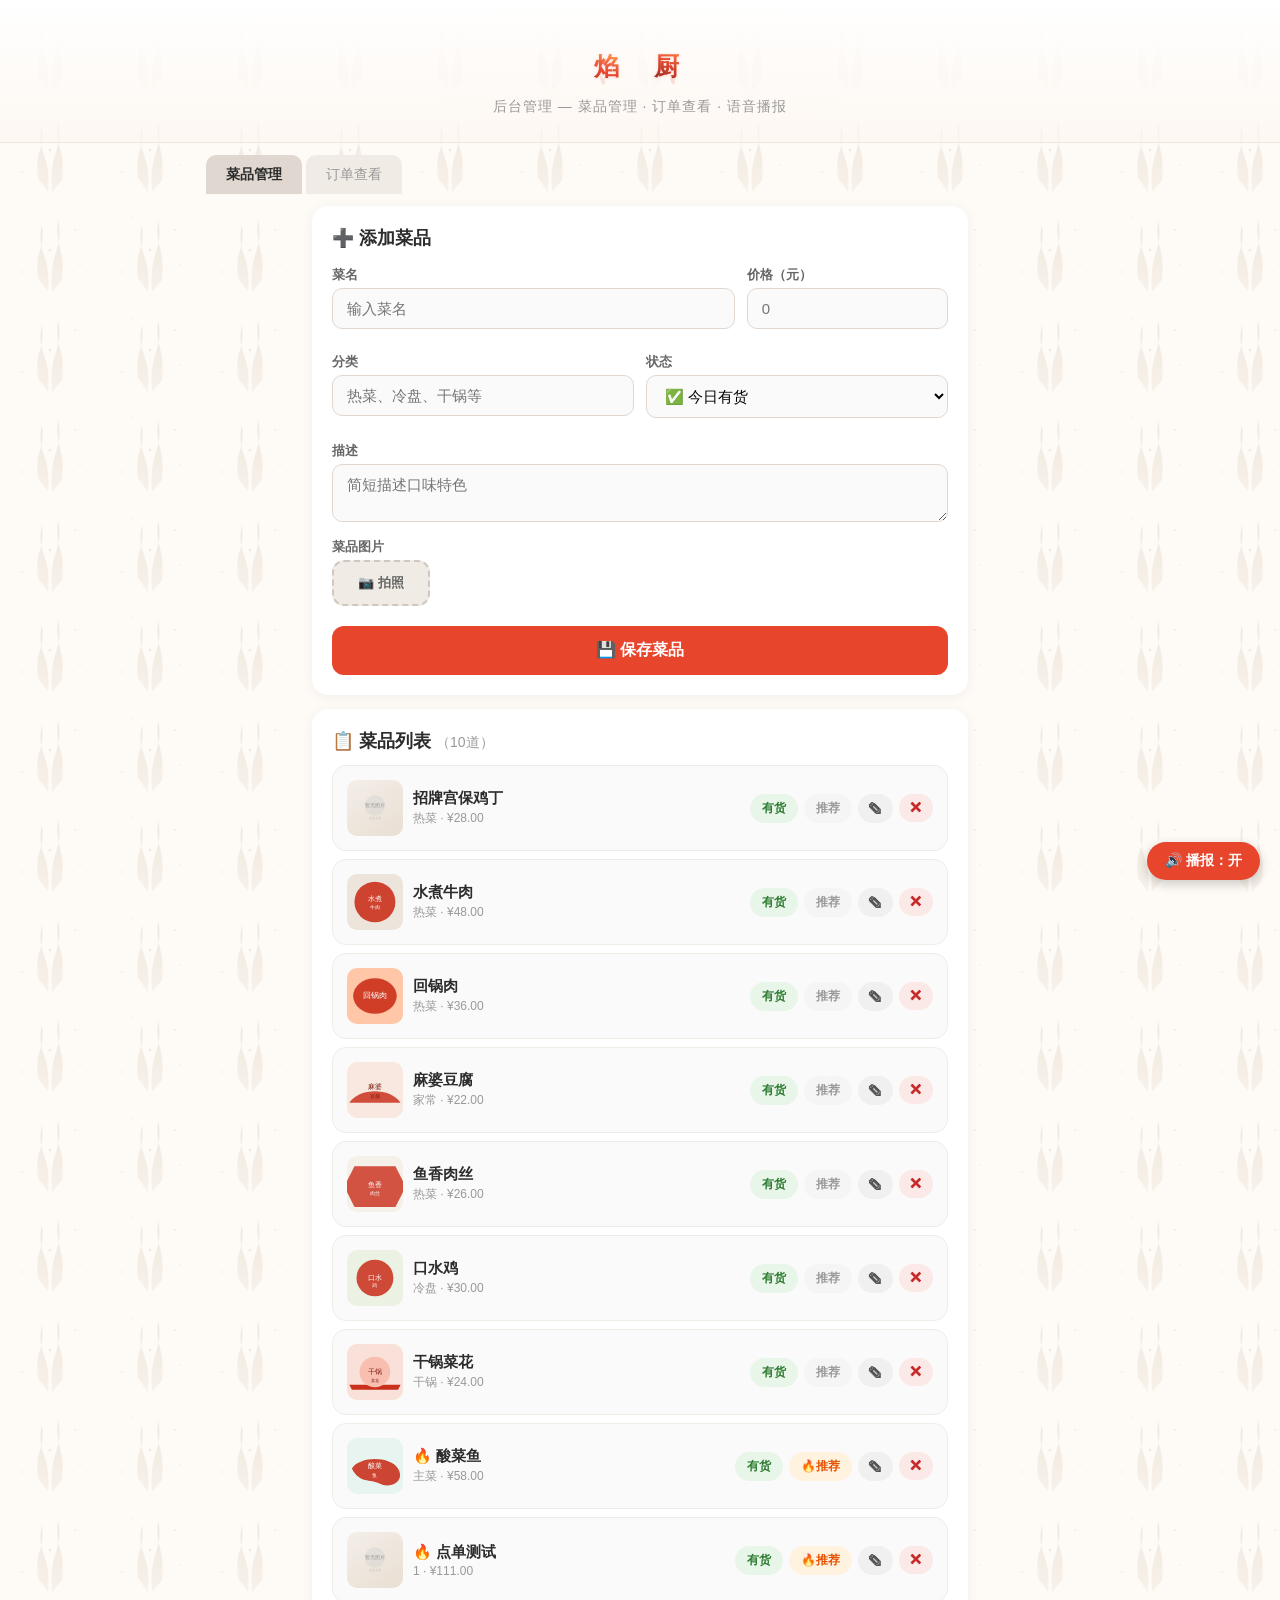
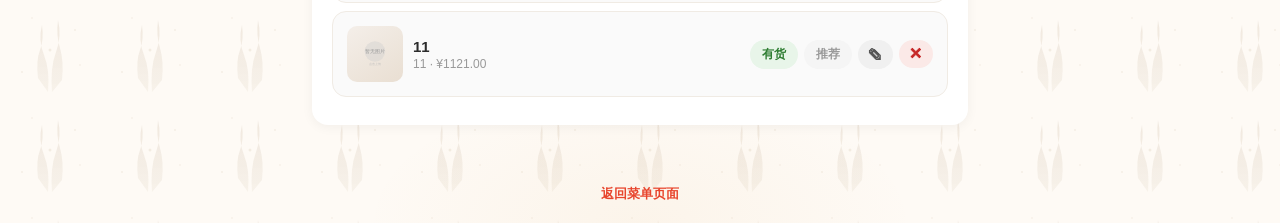
==== commit b8648243: "手机拍照即传: capture=camera直接开相机,缩略预览,文件名+大小显示" ====
--- a/admin.html
+++ b/admin.html
@@ -86,10 +86,12 @@
               <textarea name="desc" rows="2" placeholder="简短描述口味特色"></textarea>
             </div>
             <div class="mgmt-field">
-              <label>图片</label>
+              <label>菜品图片</label>
               <div class="img-upload-row">
-                <input id="imageInput" type="file" accept="image/*" />
-                <img id="imgPreview" class="img-preview" style="display:none" />
+                <label for="imageInput" class="camera-btn">📷 拍照</label>
+                <input id="imageInput" type="file" accept="image/*" capture="environment" style="display:none" />
+                <img id="imgPreview" class="img-preview" style="display:none;width:100px;height:75px;object-fit:cover;border-radius:8px;border:1px solid #eee" />
+                <span id="imgName" style="font-size:12px;color:#999"></span>
               </div>
             </div>
             <button type="submit" class="mgmt-submit">💾 保存菜品</button>
--- a/styles.css
+++ b/styles.css
@@ -626,6 +626,15 @@
   cursor:pointer;margin-top:4px;
 }
 .mgmt-submit:active{background:#c0392b}
+
+/* 拍照按钮 */
+.camera-btn{
+  display:inline-block;padding:12px 24px;border-radius:12px;
+  background:#f0ebe4;color:#555;font-size:15px;font-weight:600;
+  cursor:pointer;text-align:center;border:2px dashed #d0c8c0;
+  transition:all .15s;
+}
+.camera-btn:active{background:#e0d8d0}
 .mgmt-list-header{
   display:flex;justify-content:space-between;align-items:center;margin-bottom:12px;
 }
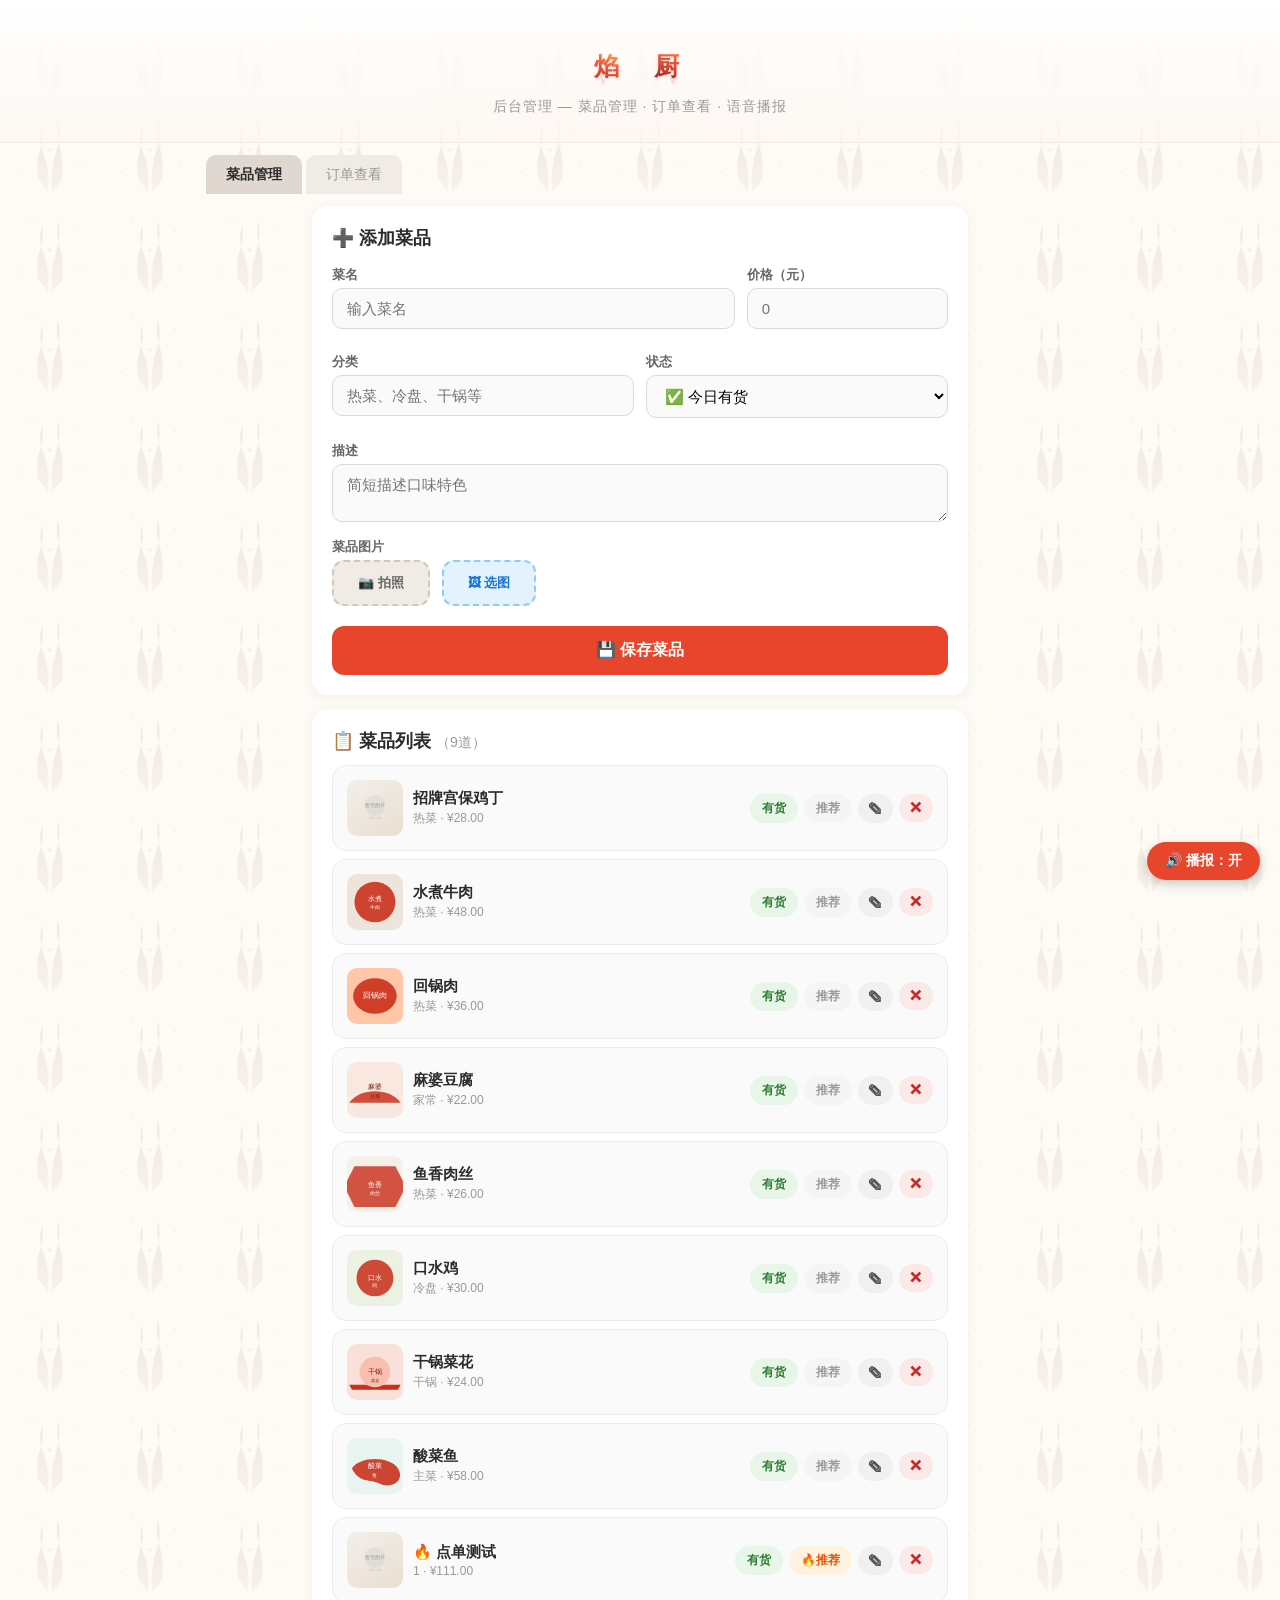
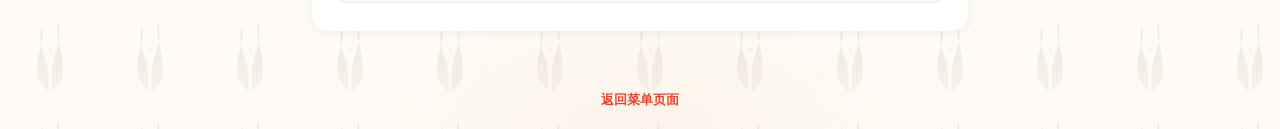
==== commit 48b9f248: "双打印(后厨单+顾客单)+拍照&选图双入口" ====
--- a/admin.html
+++ b/admin.html
@@ -89,7 +89,9 @@
               <label>菜品图片</label>
               <div class="img-upload-row">
                 <label for="imageInput" class="camera-btn">📷 拍照</label>
+                <label for="imageInput2" class="camera-btn" style="background:#e3f2fd;border-color:#90caf9;color:#1976d2">🖼 选图</label>
                 <input id="imageInput" type="file" accept="image/*" capture="environment" style="display:none" />
+                <input id="imageInput2" type="file" accept="image/*" style="display:none" />
                 <img id="imgPreview" class="img-preview" style="display:none;width:100px;height:75px;object-fit:cover;border-radius:8px;border:1px solid #eee" />
                 <span id="imgName" style="font-size:12px;color:#999"></span>
               </div>
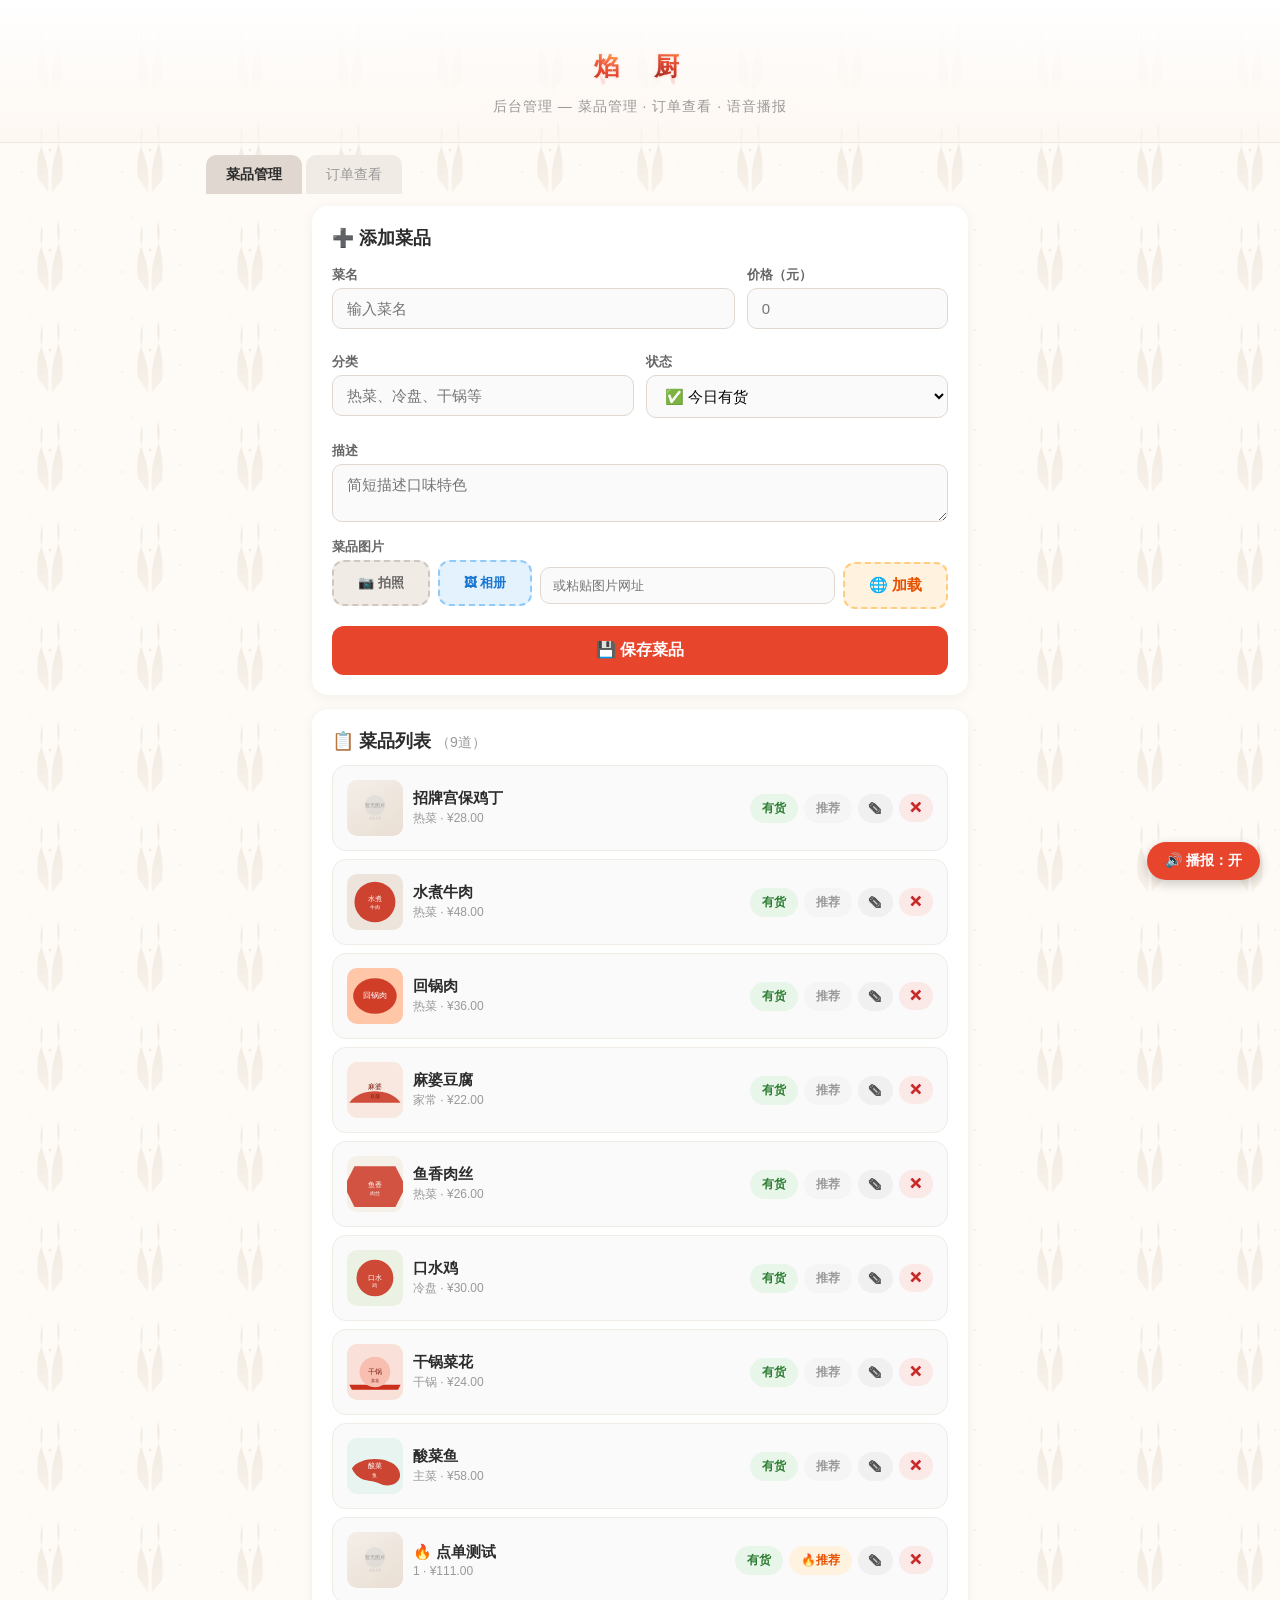
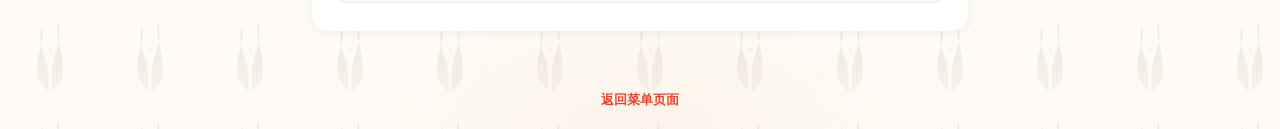
==== commit 73bfcf33: "三种传图方式: 拍照+相册+粘贴网图URL，全在手机上完成" ====
--- a/admin.html
+++ b/admin.html
@@ -87,14 +87,16 @@
             </div>
             <div class="mgmt-field">
               <label>菜品图片</label>
-              <div class="img-upload-row">
+              <div class="img-upload-row" style="flex-wrap:wrap;gap:8px">
                 <label for="imageInput" class="camera-btn">📷 拍照</label>
-                <label for="imageInput2" class="camera-btn" style="background:#e3f2fd;border-color:#90caf9;color:#1976d2">🖼 选图</label>
+                <label for="imageInput2" class="camera-btn" style="background:#e3f2fd;border-color:#90caf9;color:#1976d2">🖼 相册</label>
                 <input id="imageInput" type="file" accept="image/*" capture="environment" style="display:none" />
                 <input id="imageInput2" type="file" accept="image/*" style="display:none" />
-                <img id="imgPreview" class="img-preview" style="display:none;width:100px;height:75px;object-fit:cover;border-radius:8px;border:1px solid #eee" />
-                <span id="imgName" style="font-size:12px;color:#999"></span>
+                <input id="imageUrl" type="text" placeholder="或粘贴图片网址" style="flex:1;min-width:140px;padding:10px 12px;border-radius:10px;border:1px solid #e0d8d0;font-size:13px;background:#fafafa" />
+                <button type="button" id="loadUrlBtn" class="camera-btn" style="background:#fff3e0;border-color:#ffcc80;color:#e65100">🌐 加载</button>
               </div>
+              <img id="imgPreview" class="img-preview" style="display:none;width:100px;height:75px;object-fit:cover;border-radius:8px;border:1px solid #eee;margin-top:8px" />
+              <span id="imgName" style="font-size:12px;color:#999"></span>
             </div>
             <button type="submit" class="mgmt-submit">💾 保存菜品</button>
           </form>
